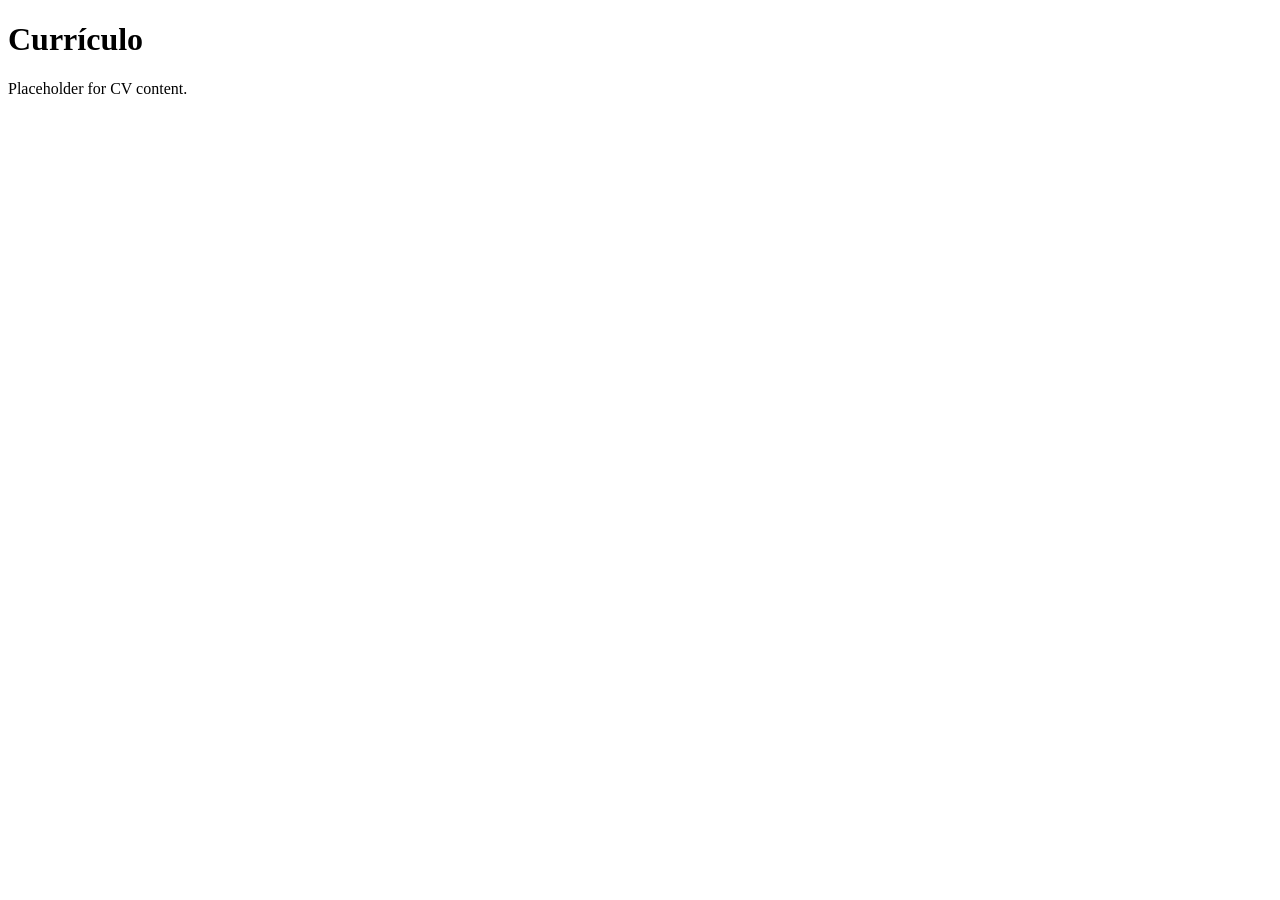
==== cv/index.html @ 3b35e030 "Correção no celular, página /cv e ajustes de layout" ====
<!DOCTYPE html>
<html lang="pt-BR">
<head>
    <meta charset="UTF-8">
    <title>Currículo - Jannuzzelli</title>
    <meta name="viewport" content="width=device-width, initial-scale=1.0">
</head>
<body>
    <h1>Currículo</h1>
    <p>Placeholder for CV content.</p>
</body>
</html>
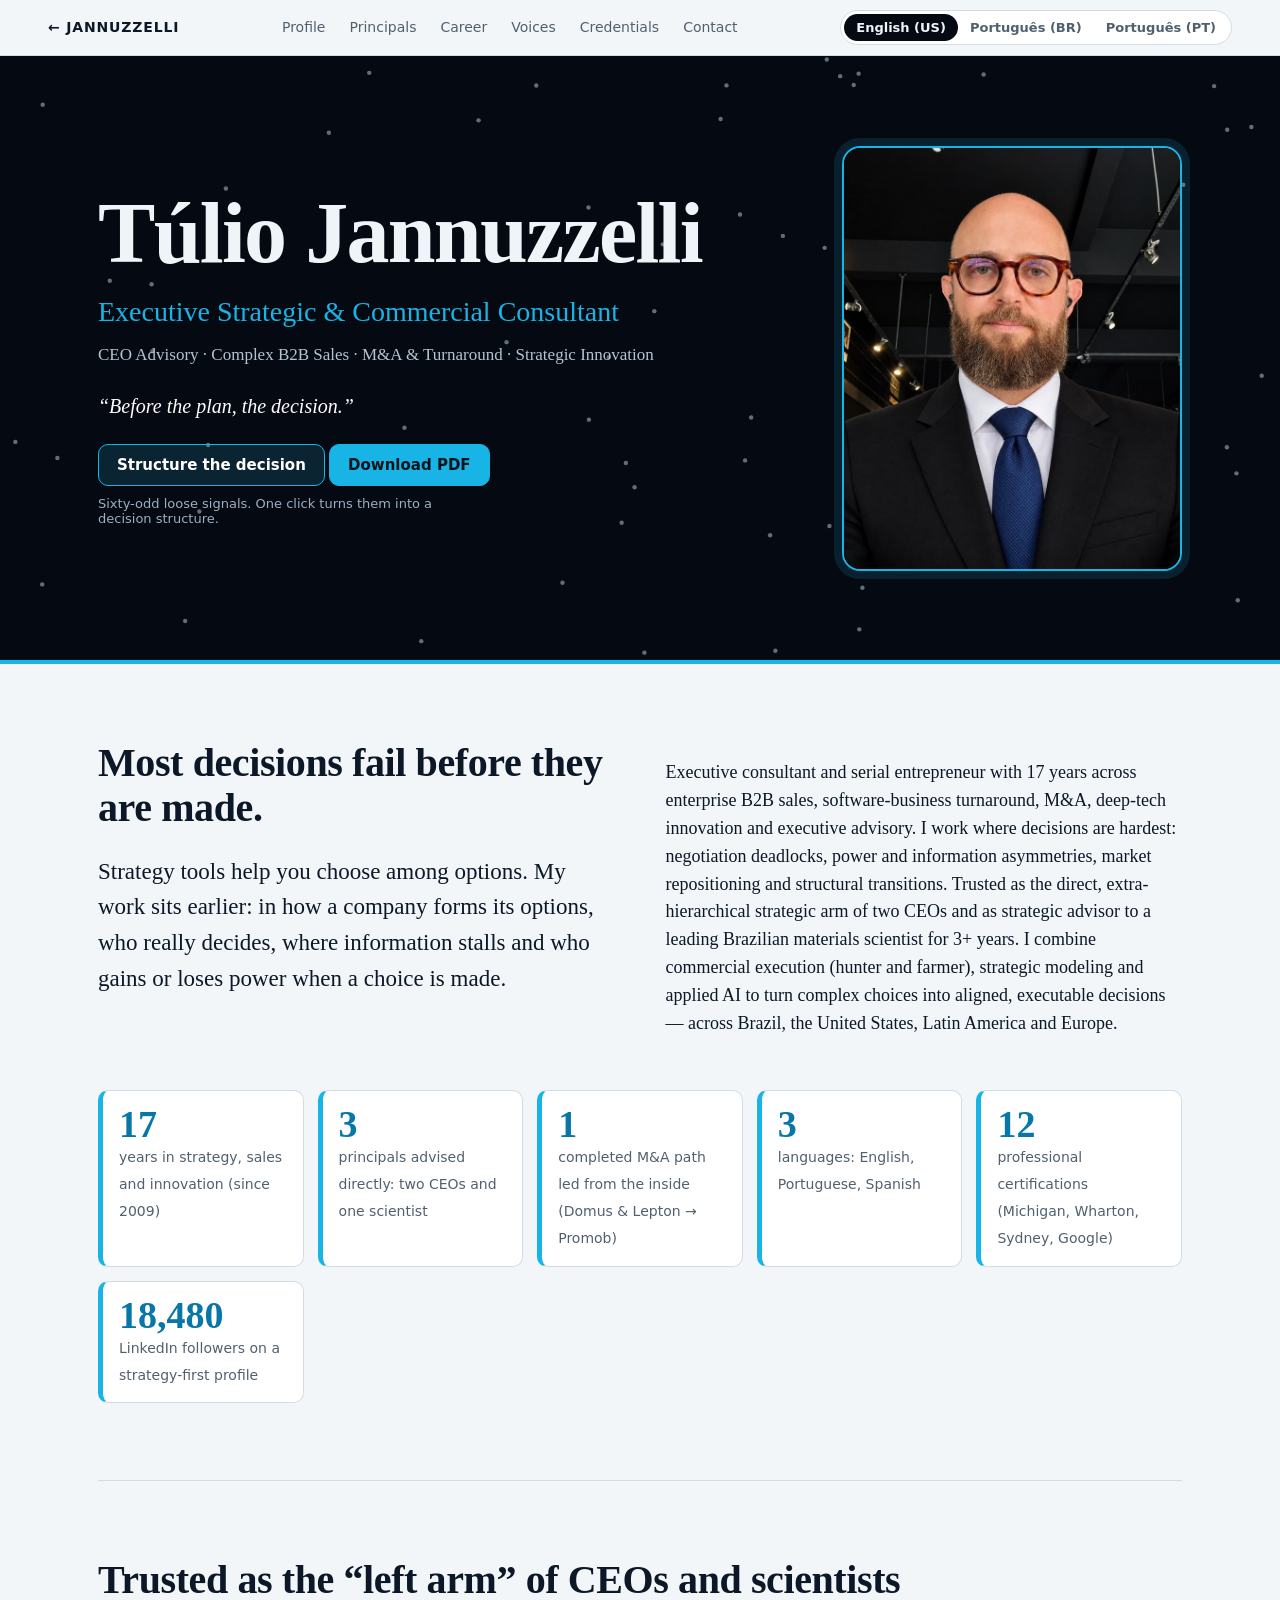
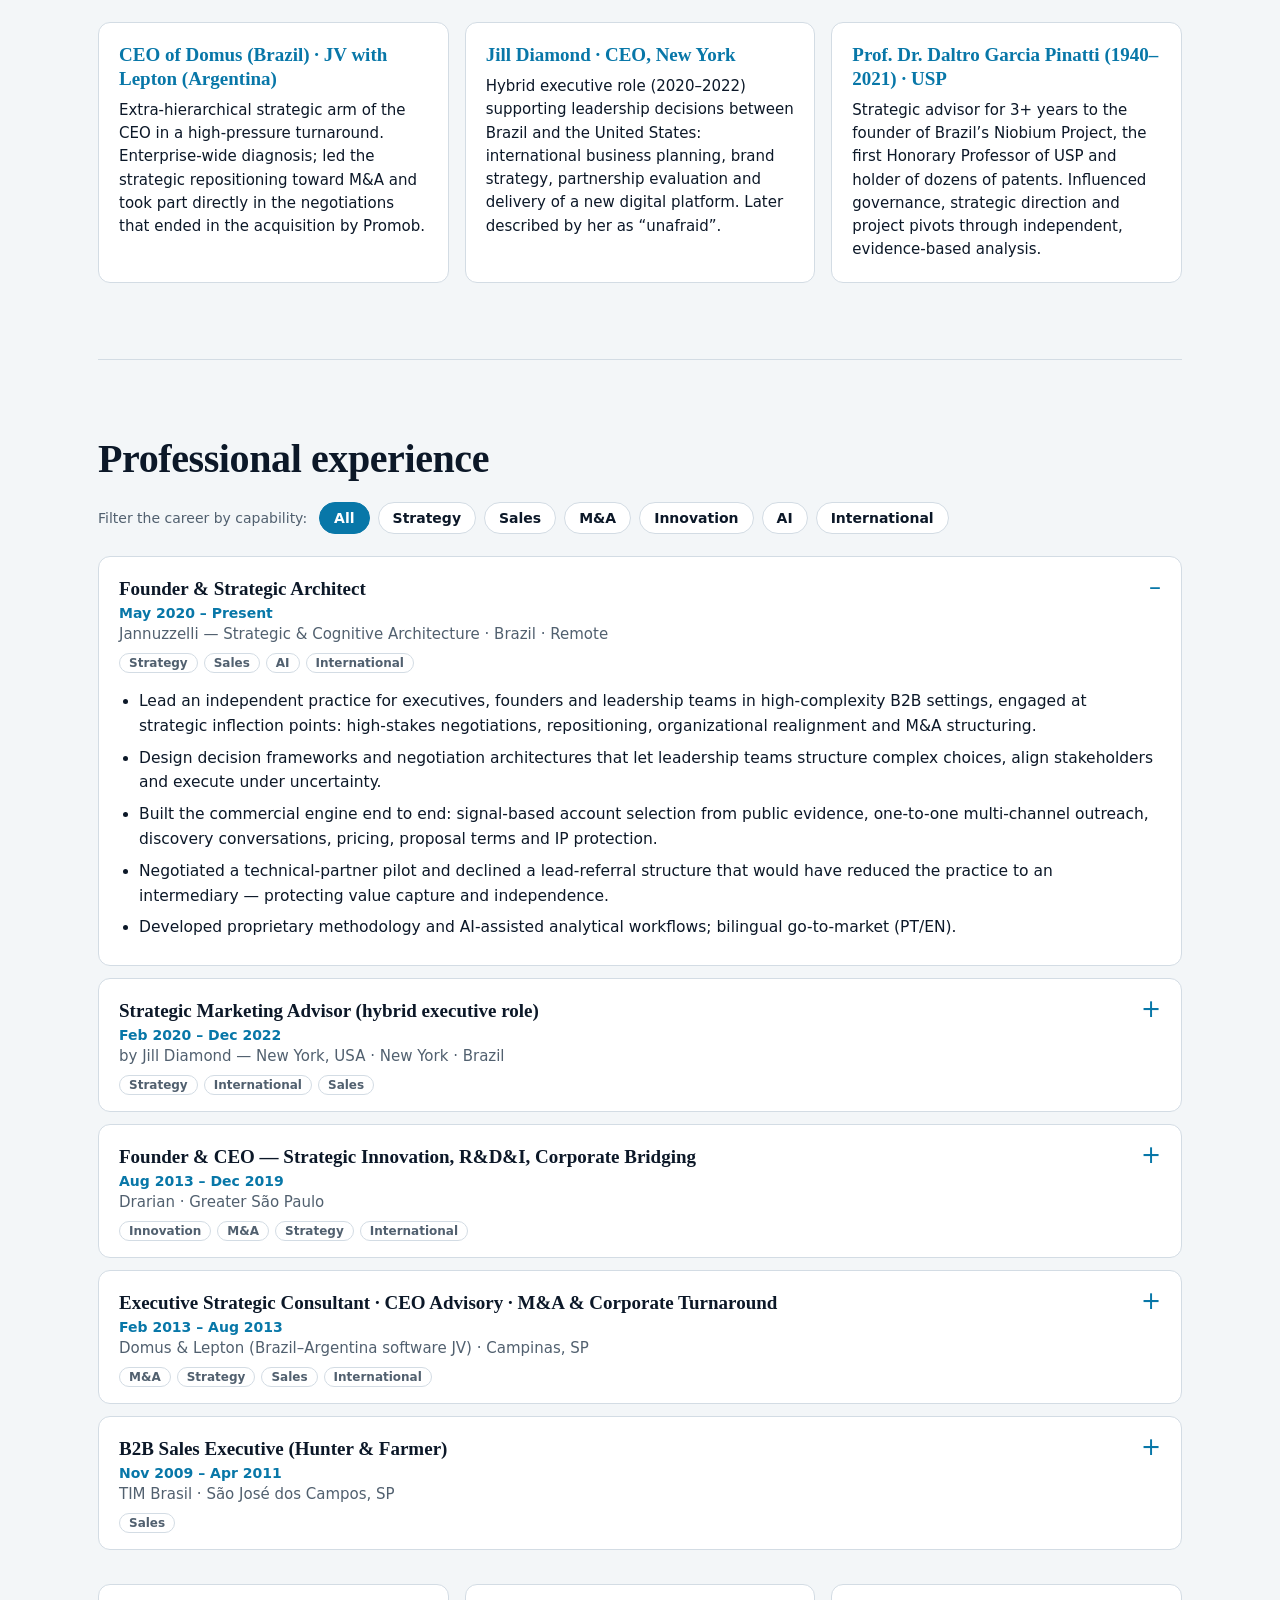
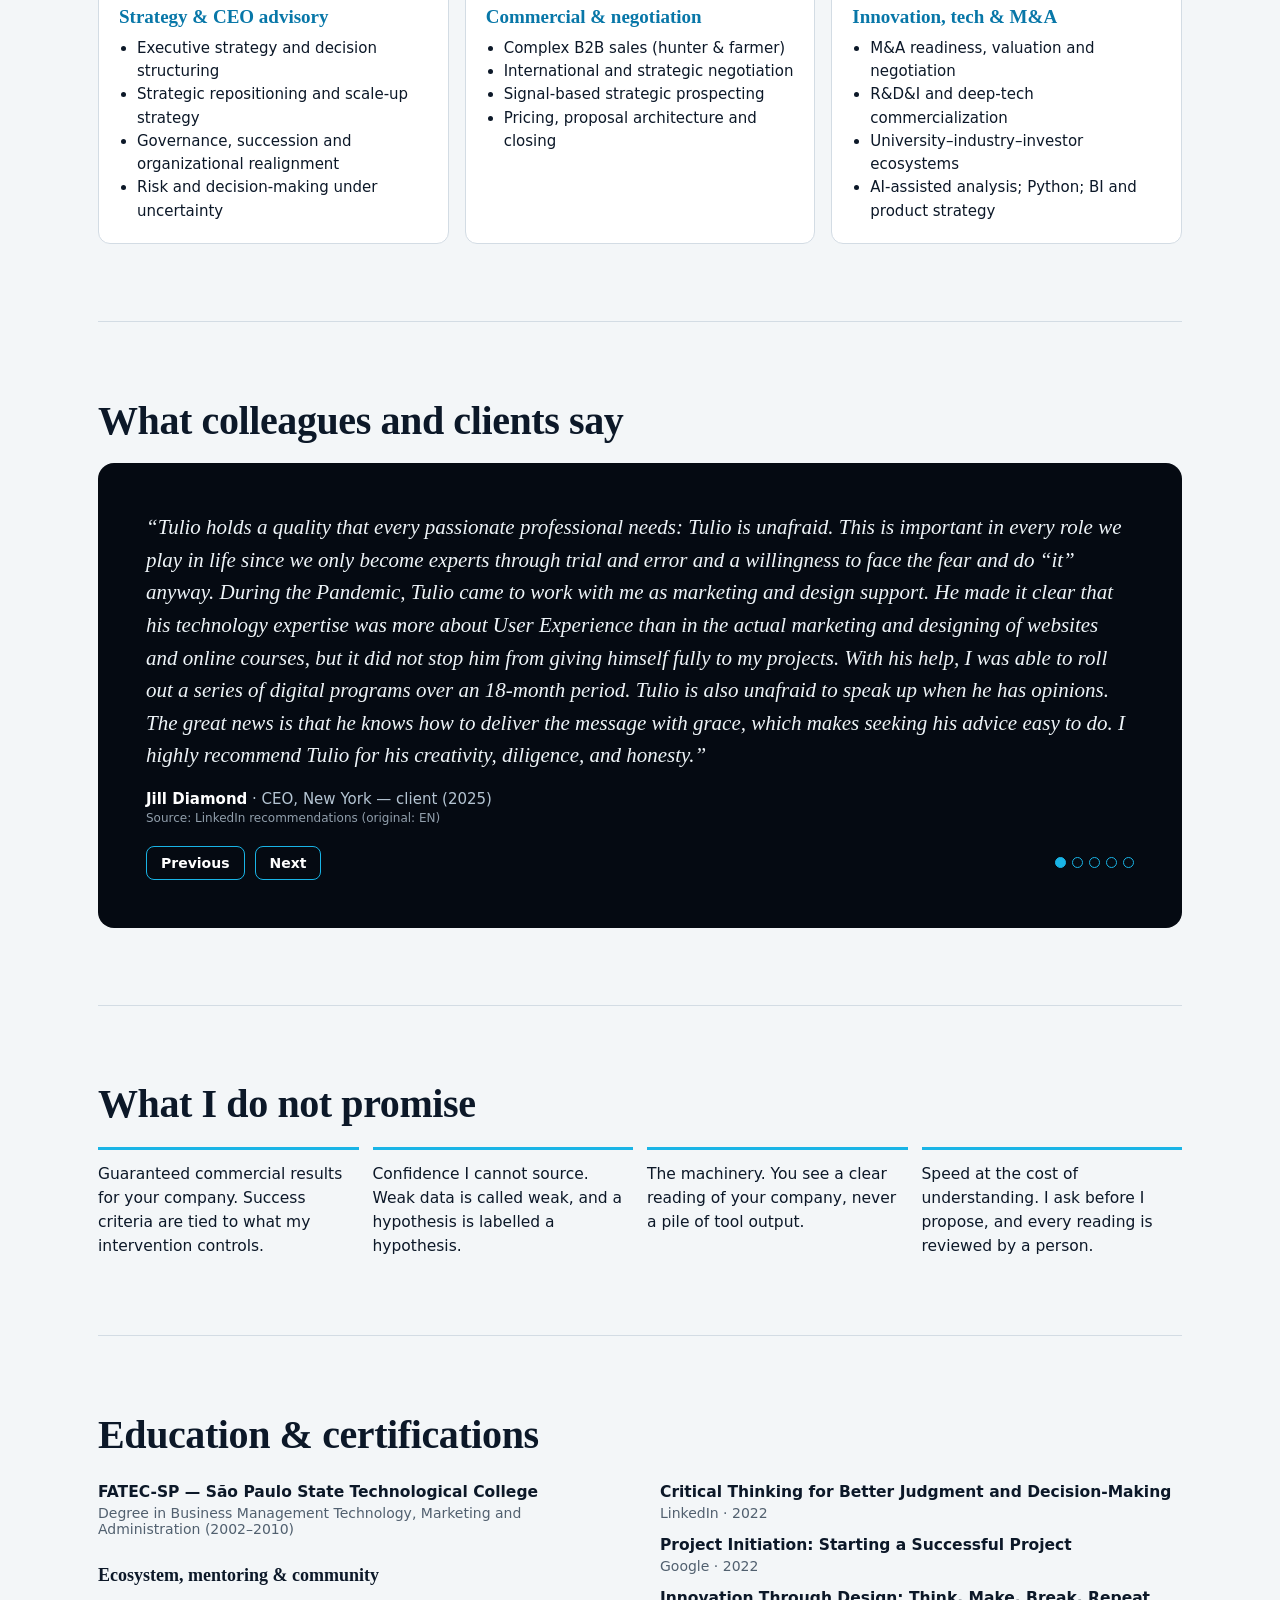
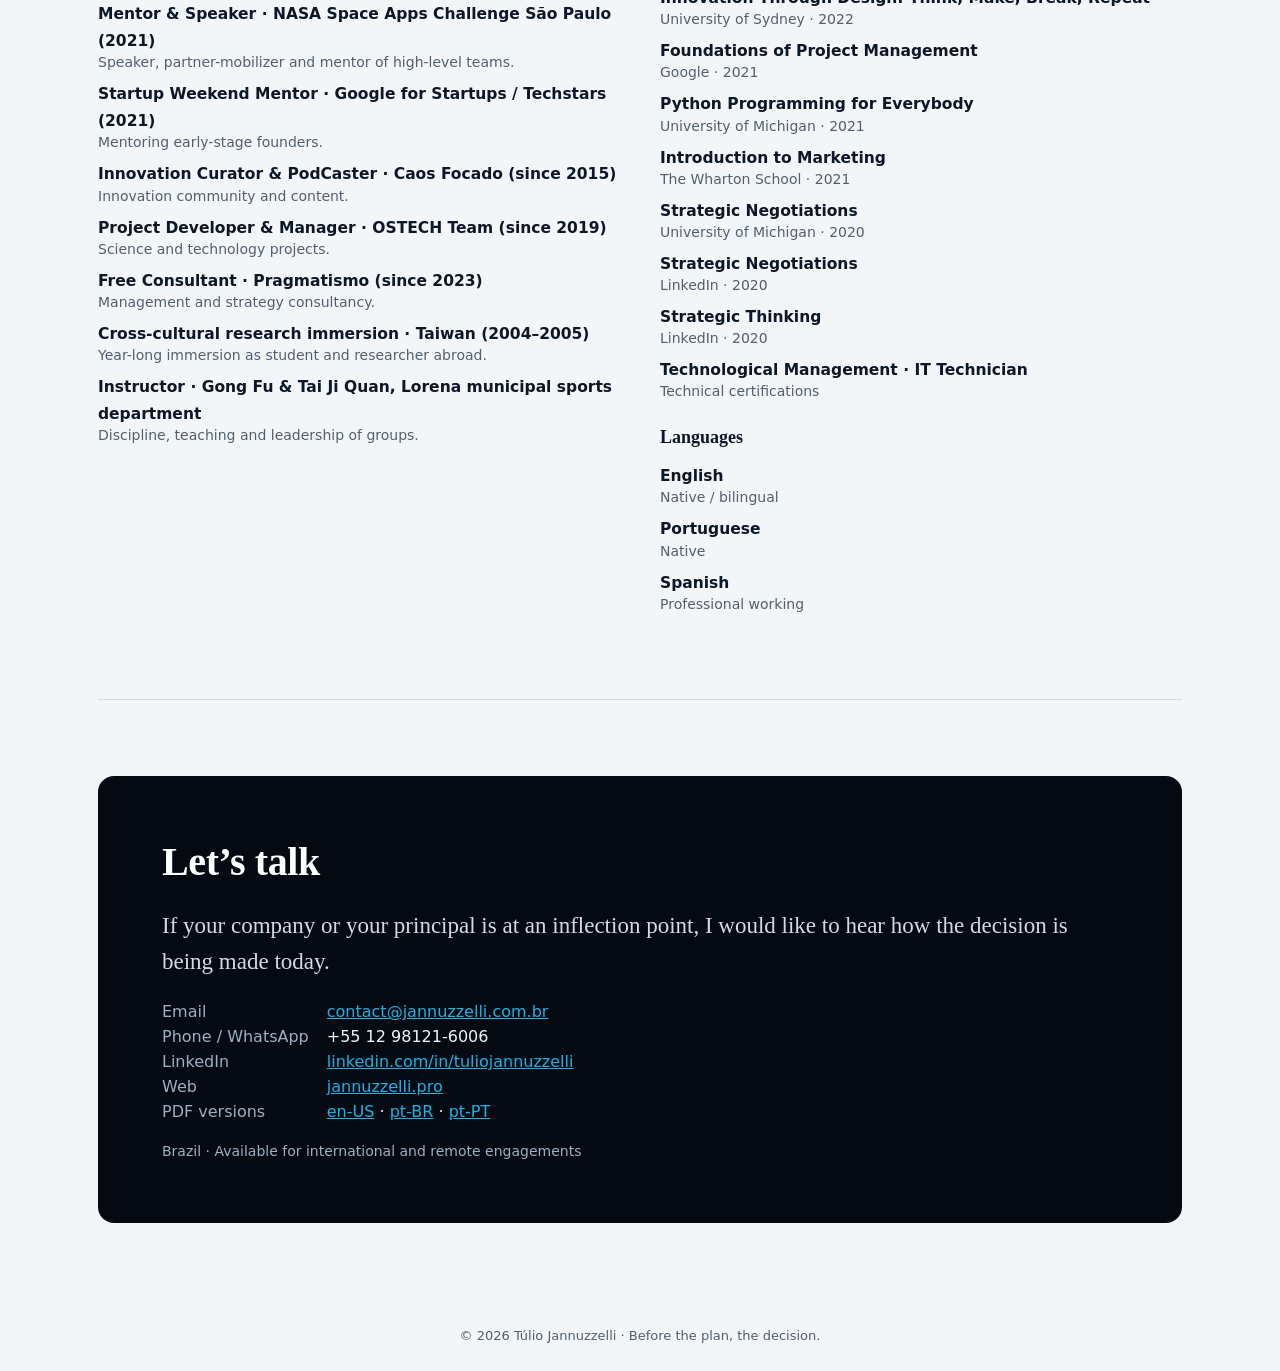
==== commit 43af93ab: "Adiciona página /cv real e corrige pulo de tela" ====
--- a/cv/index.html
+++ b/cv/index.html
@@ -1,12 +1,162 @@
-<!DOCTYPE html>
-<html lang="pt-BR">
-<head>
-    <meta charset="UTF-8">
-    <title>Currículo - Jannuzzelli</title>
-    <meta name="viewport" content="width=device-width, initial-scale=1.0">
-</head>
-<body>
-    <h1>Currículo</h1>
-    <p>Placeholder for CV content.</p>
-</body>
-</html>
+<!doctype html>
+<html lang="en-US"><head><meta charset="utf-8"><meta name="viewport" content="width=device-width,initial-scale=1,viewport-fit=cover">
+<title>Túlio Jannuzzelli — Curriculum Vitae</title>
+<meta name="description" content="Executive Strategic & Commercial Consultant. CEO advisory, complex B2B sales, M&A and turnaround, strategic innovation. CV in English, Português (BR) and Português (PT).">
+<meta name="theme-color" content="#050a12"><meta name="color-scheme" content="light dark">
+<link rel="canonical" href="https://www.jannuzzelli.com.br/cv/">
+<meta property="og:title" content="Túlio Jannuzzelli — Curriculum Vitae"><meta property="og:description" content="Before the plan, the decision. Executive Strategic & Commercial Consultant."><meta property="og:type" content="profile"><meta property="og:url" content="https://www.jannuzzelli.com.br/cv/"><meta property="og:image" content="https://www.jannuzzelli.com.br/cv/portrait.jpg"><meta name="twitter:card" content="summary_large_image">
+<link rel="icon" type="image/svg+xml" href="/assets/monogram.svg">
+<style>
+:root{--bg:#f3f6f8;--surface:#ffffff;--ink:#0c1828;--mut:#51606f;--acc:#0877a8;--cy:#19b4e6;--line:#d3dce4;--deep:#050a12;--onDeep:#eef4f8}
+@media (prefers-color-scheme:dark){:root:not([data-theme=light]){--bg:#070d16;--surface:#0d1726;--ink:#e8eff5;--mut:#9fb0bf;--acc:#4cc9f5;--cy:#2ec3f2;--line:#1e2d40;--deep:#030609}}
+:root[data-theme=dark]{--bg:#070d16;--surface:#0d1726;--ink:#e8eff5;--mut:#9fb0bf;--acc:#4cc9f5;--cy:#2ec3f2;--line:#1e2d40;--deep:#030609}
+*{box-sizing:border-box}html{scroll-behavior:smooth}
+@media (prefers-reduced-motion:reduce){html{scroll-behavior:auto}*{transition:none!important;animation:none!important}}
+body{margin:0;background:var(--bg);color:var(--ink);font:17px/1.6 "Charter","Bitstream Charter","Iowan Old Style","Georgia",serif}
+a{color:var(--acc)}
+:focus-visible{outline:3px solid var(--cy);outline-offset:2px}
+.sans{font-family:system-ui,-apple-system,"Segoe UI",Roboto,Carlito,sans-serif}
+header.bar{position:sticky;top:0;padding-top:max(10px,env(safe-area-inset-top))!important;z-index:20;display:flex;gap:14px;align-items:center;justify-content:space-between;flex-wrap:wrap;padding:10px clamp(16px,4vw,48px);background:color-mix(in srgb,var(--bg) 88%,transparent);backdrop-filter:blur(10px);border-bottom:1px solid var(--line)}
+.bar nav{display:flex;gap:4px;flex-wrap:wrap}
+.bar nav a{padding:6px 10px;border-radius:8px;text-decoration:none;color:var(--mut);font-size:14px}
+.bar nav a:hover{color:var(--ink);background:var(--surface)}
+.seg{display:inline-flex;border:1px solid var(--line);border-radius:999px;background:var(--surface);padding:3px}
+.seg button{border:0;background:transparent;color:var(--mut);padding:6px 12px;border-radius:999px;cursor:pointer;font:600 13px system-ui,sans-serif}
+.seg button[aria-pressed=true]{background:var(--deep);color:var(--onDeep)}
+.hero{position:relative;background:var(--deep);color:var(--onDeep);overflow:hidden;border-bottom:4px solid var(--cy)}
+.hero canvas{position:absolute;inset:0;width:100%;height:100%}
+.hero .in{position:relative;padding-top:clamp(40px,7vw,96px);display:grid;grid-template-columns:1.25fr .75fr;gap:clamp(20px,4vw,56px);align-items:center;max-width:1180px;margin:0 auto;padding:clamp(40px,7vw,96px) clamp(16px,4vw,48px)}
+.hero h1{font-size:clamp(40px,7vw,86px);line-height:1;margin:0;letter-spacing:-.02em}
+.hero .role{font-size:clamp(19px,2.4vw,28px);color:var(--cy);margin:14px 0 6px}
+.hero .sub{color:#b4c4d2;max-width:34em;margin:0}
+.hero .tag{font-style:italic;font-size:20px;margin:22px 0 22px;color:#fff}
+.btn{display:inline-flex;align-items:center;gap:8px;border:1px solid var(--cy);color:#fff;background:rgba(46,195,242,.14);padding:11px 18px;border-radius:10px;cursor:pointer;font:600 15px system-ui,sans-serif;text-decoration:none}
+.btn:hover{background:rgba(46,195,242,.3)}
+.btn.solid{background:var(--cy);color:#04141d}
+.hint{font:13px system-ui,sans-serif;color:#9bb0c1;margin:10px 0 0;max-width:30em}
+.portrait{justify-self:end;width:min(100%,340px);aspect-ratio:4/5;border-radius:18px;overflow:hidden;border:2px solid var(--cy);box-shadow:0 0 0 8px rgba(46,195,242,.12)}
+.portrait img{width:100%;height:100%;object-fit:cover;object-position:50% 20%;display:block}
+main{max-width:1180px;margin:0 auto;padding:0 clamp(16px,4vw,48px)}
+section{padding:clamp(44px,6vw,84px) 0;border-bottom:1px solid var(--line)}
+section h2{font-size:clamp(26px,3.4vw,40px);line-height:1.12;margin:0 0 20px;letter-spacing:-.01em;max-width:22em}
+.lead{font-size:clamp(19px,2vw,23px);line-height:1.55;max-width:42em}
+.thesis{display:grid;grid-template-columns:1fr 1fr;gap:clamp(20px,4vw,56px)}
+.nums{display:grid;grid-template-columns:repeat(auto-fit,minmax(170px,1fr));gap:14px;margin-top:34px}
+.num{background:var(--surface);border:1px solid var(--line);border-left:5px solid var(--cy);border-radius:10px;padding:14px 16px}
+.num b{display:block;font-size:38px;line-height:1;color:var(--acc)}
+.num span{font:14px/1.35 system-ui,sans-serif;color:var(--mut)}
+.cards{display:grid;grid-template-columns:repeat(auto-fit,minmax(270px,1fr));gap:16px}
+.card{background:var(--surface);border:1px solid var(--line);border-radius:12px;padding:20px}
+.card h3{margin:0 0 8px;font-size:19px;color:var(--acc);line-height:1.25}
+.card p{margin:0;font:15px/1.55 system-ui,sans-serif}
+.chips{display:flex;gap:8px;flex-wrap:wrap;margin:6px 0 22px;align-items:center}
+.chips span.l{font:14px system-ui,sans-serif;color:var(--mut);margin-right:4px}
+.chip{border:1px solid var(--line);background:var(--surface);color:var(--ink);padding:7px 14px;border-radius:999px;cursor:pointer;font:600 14px system-ui,sans-serif}
+.chip[aria-pressed=true]{background:var(--acc);border-color:var(--acc);color:#fff}
+@media (prefers-color-scheme:dark){:root:not([data-theme=light]) .chip[aria-pressed=true]{color:#03121b}}
+.job{border:1px solid var(--line);background:var(--surface);border-radius:12px;margin-bottom:12px;transition:opacity .25s}
+.job.dim{opacity:.32}
+.job summary{list-style:none;cursor:pointer;padding:16px 20px;display:grid;grid-template-columns:1fr auto;gap:4px 16px;align-items:baseline}
+.job summary::-webkit-details-marker{display:none}
+.job summary h3{margin:0;font-size:19px;line-height:1.25}
+.job .per{font:700 14px system-ui,sans-serif;color:var(--acc);white-space:nowrap}
+.job .org{grid-column:1/-1;font:15px system-ui,sans-serif;color:var(--mut)}
+.job .tg{grid-column:1/-1;display:flex;gap:6px;flex-wrap:wrap;margin-top:6px}
+.job .tg i{font:600 12px system-ui,sans-serif;font-style:normal;border:1px solid var(--line);border-radius:999px;padding:2px 9px;color:var(--mut)}
+.job summary::after{content:"+";grid-column:2;grid-row:1;justify-self:end;font:400 24px system-ui,sans-serif;color:var(--acc)}
+.job[open] summary::after{content:"–"}
+.job ul{margin:0;padding:0 24px 18px 40px;font:15.5px/1.6 system-ui,sans-serif}
+.job li{margin-bottom:7px}
+.cm{display:grid;grid-template-columns:repeat(auto-fit,minmax(250px,1fr));gap:16px;margin-top:34px}
+.cm ul{margin:0;padding-left:18px;font:15px/1.55 system-ui,sans-serif}
+.rec{position:relative;background:var(--deep);color:var(--onDeep);border-radius:16px;padding:clamp(24px,4vw,48px)}
+.rec blockquote{margin:0;font-size:clamp(20px,2.6vw,29px);line-height:1.4;font-style:italic;min-height:7.5em}
+.rec cite{display:block;margin-top:18px;font:15px system-ui,sans-serif;font-style:normal;color:#b4c4d2}
+.rec cite b{color:#fff}.rec .src{font-size:12px;opacity:.8}
+.ctl{display:flex;gap:10px;margin-top:20px;align-items:center}
+.ctl button{border:1px solid var(--cy);background:transparent;color:#fff;border-radius:8px;padding:8px 14px;cursor:pointer;font:600 14px system-ui,sans-serif}
+.dots{display:flex;gap:6px;margin-left:auto}.dots button{width:11px;height:11px;padding:0;border-radius:50%;border:1px solid var(--cy)}.dots button[aria-current=true]{background:var(--cy)}
+.wont{display:grid;grid-template-columns:repeat(auto-fit,minmax(250px,1fr));gap:14px;counter-reset:w}
+.wont div{border-top:3px solid var(--cy);padding-top:12px;font:15.5px/1.55 system-ui,sans-serif}
+.two{display:grid;grid-template-columns:1fr 1fr;gap:12px 40px}
+.it b{font:600 15.5px system-ui,sans-serif}.it span{display:block;font:14px system-ui,sans-serif;color:var(--mut)}
+.it{margin-bottom:10px}
+.ct{background:var(--deep);color:var(--onDeep);border-radius:16px;padding:clamp(28px,5vw,64px)}
+.ct h2{color:#fff}.ct a{color:var(--cy)}
+.ct dl{display:grid;grid-template-columns:auto 1fr;gap:6px 18px;font:16px system-ui,sans-serif;margin:22px 0}
+.ct dt{color:#9bb0c1}
+footer{padding:28px;text-align:center;font:13px system-ui,sans-serif;color:var(--mut)}
+@media(max-width:700px){.hero .in{grid-template-columns:1fr}.portrait{justify-self:start;width:230px}.thesis,.two{grid-template-columns:1fr}.bar nav{display:none}}
+</style></head><body>
+<header class="bar sans"><a href="/" style="color:var(--ink);text-decoration:none;font-weight:700;font-size:14px;letter-spacing:.06em">← JANNUZZELLI</a><nav id="nav" aria-label="Sections"></nav>
+<div class="seg" role="group" id="langseg" aria-label="Language"></div></header>
+<div class="hero"><canvas id="cv" aria-hidden="true"></canvas>
+<div class="in"><div><h1 id="name"></h1><p class="role" id="role"></p><p class="sub" id="sub"></p><p class="tag" id="tag"></p>
+<button class="btn" id="tog" aria-pressed="false"></button> <a class="btn solid" id="dl" href="#"></a><p class="hint" id="hint"></p></div>
+<div class="portrait"><img src="portrait.jpg" alt="Túlio Jannuzzelli"></div></div></div>
+<main id="app"></main>
+<footer id="foot"></footer>
+<script>
+const D={"en-US": {"lang": "en", "htmllang": "en-US", "page": "Letter", "name": "Túlio Jannuzzelli", "role": "Executive Strategic & Commercial Consultant", "sub": "CEO Advisory · Complex B2B Sales · M&A & Turnaround · Strategic Innovation", "tagline": "Before the plan, the decision.", "loc": "Brazil · Available for international and remote engagements", "contact": [["Email", "contact@jannuzzelli.com.br"], ["Phone / WhatsApp", "+55 12 98121-6006"], ["LinkedIn", "linkedin.com/in/tuliojannuzzelli"], ["Web", "jannuzzelli.pro"]], "h": {"profile": "Executive profile", "numbers": "At a glance", "left": "Trusted as the “left arm” of CEOs and scientists", "comp": "Core capabilities", "exp": "Professional experience", "more": "Ecosystem, mentoring & community", "edu": "Education & certifications", "rec": "What colleagues and clients say", "lang": "Languages", "present": "Present", "prin": "Direct principals", "note": "Testimonials are quoted from LinkedIn recommendations (original language shown in the source tag)."}, "profile": "Executive consultant and serial entrepreneur with 17 years across enterprise B2B sales, software-business turnaround, M&A, deep-tech innovation and executive advisory. I work where decisions are hardest: negotiation deadlocks, power and information asymmetries, market repositioning and structural transitions. Trusted as the direct, extra-hierarchical strategic arm of two CEOs and as strategic advisor to a leading Brazilian materials scientist for 3+ years. I combine commercial execution (hunter and farmer), strategic modeling and applied AI to turn complex choices into aligned, executable decisions — across Brazil, the United States, Latin America and Europe.", "numbers": [["17", "years in strategy, sales and innovation (since 2009)"], ["3", "principals advised directly: two CEOs and one scientist"], ["1", "completed M&A path led from the inside (Domus & Lepton → Promob)"], ["3", "languages: English, Portuguese, Spanish"], ["12", "professional certifications (Michigan, Wharton, Sydney, Google)"], ["18,480", "LinkedIn followers on a strategy-first profile"]], "principals": [["CEO of Domus (Brazil) · JV with Lepton (Argentina)", "Extra-hierarchical strategic arm of the CEO in a high-pressure turnaround. Enterprise-wide diagnosis; led the strategic repositioning toward M&A and took part directly in the negotiations that ended in the acquisition by Promob."], ["Jill Diamond · CEO, New York", "Hybrid executive role (2020–2022) supporting leadership decisions between Brazil and the United States: international business planning, brand strategy, partnership evaluation and delivery of a new digital platform. Later described by her as “unafraid”."], ["Prof. Dr. Daltro Garcia Pinatti (1940–2021) · USP", "Strategic advisor for 3+ years to the founder of Brazil’s Niobium Project, the first Honorary Professor of USP and holder of dozens of patents. Influenced governance, strategic direction and project pivots through independent, evidence-based analysis."]], "comp": [["Strategy & CEO advisory", ["Executive strategy and decision structuring", "Strategic repositioning and scale-up strategy", "Governance, succession and organizational realignment", "Risk and decision-making under uncertainty"]], ["Commercial & negotiation", ["Complex B2B sales (hunter & farmer)", "International and strategic negotiation", "Signal-based strategic prospecting", "Pricing, proposal architecture and closing"]], ["Innovation, tech & M&A", ["M&A readiness, valuation and negotiation", "R&D&I and deep-tech commercialization", "University–industry–investor ecosystems", "AI-assisted analysis; Python; BI and product strategy"]]], "exp": [{"t": "Founder & Strategic Architect", "o": "Jannuzzelli — Strategic & Cognitive Architecture", "p": "May 2020 – Present", "pl": "Brazil · Remote", "b": ["Lead an independent practice for executives, founders and leadership teams in high-complexity B2B settings, engaged at strategic inflection points: high-stakes negotiations, repositioning, organizational realignment and M&A structuring.", "Design decision frameworks and negotiation architectures that let leadership teams structure complex choices, align stakeholders and execute under uncertainty.", "Built the commercial engine end to end: signal-based account selection from public evidence, one-to-one multi-channel outreach, discovery conversations, pricing, proposal terms and IP protection.", "Negotiated a technical-partner pilot and declined a lead-referral structure that would have reduced the practice to an intermediary — protecting value capture and independence.", "Developed proprietary methodology and AI-assisted analytical workflows; bilingual go-to-market (PT/EN)."], "tags": ["strategy", "sales", "ai", "intl"]}, {"t": "Strategic Marketing Advisor (hybrid executive role)", "o": "by Jill Diamond — New York, USA", "p": "Feb 2020 – Dec 2022", "pl": "New York · Brazil", "b": ["Worked directly with the CEO across Brazil and the United States: business planning, strategic repositioning, growth strategy and partnership evaluation.", "Led strategic coordination and delivery of the new digital platform, integrating marketing, communication and business strategy for scalability and long-term value.", "With his help, a series of digital programs was rolled out over 18 months (per the client’s recommendation).", "Took part in U.S.-based corporate training programs on innovation, marketing and business development; operated across strategy and execution in cross-border conditions."], "tags": ["strategy", "intl", "sales"]}, {"t": "Founder & CEO — Strategic Innovation, R&D&I, Corporate Bridging", "o": "Drarian", "p": "Aug 2013 – Dec 2019", "pl": "Greater São Paulo", "b": ["Created a structured executive bridge between academia, corporations and investors, after leading a deep-tech initiative with INOVA UNICAMP on applied nanotechnology in wood.", "Orchestrated innovation ecosystems with USP, UNICAMP, UNIFESP and UNESP, technology institutes and multinationals; built partnerships with Duke Energy, Caos Focado (an MIT partner) and internationally awarded startups.", "Translated research into market-ready pipelines and M&A-oriented ventures; led long-cycle programs involving multiple patents.", "Strategic advisor to Prof. Dr. Daltro Garcia Pinatti (USP) for 3+ years, directly influencing governance, strategic direction and project pivots.", "Structured a multi-institutional assistive-technology platform linking engineering, design, healthcare and public systems, with Hospital Lucy Montoro as validation environment."], "tags": ["innovation", "ma", "strategy", "intl"]}, {"t": "Executive Strategic Consultant · CEO Advisory · M&A & Corporate Turnaround", "o": "Domus & Lepton (Brazil–Argentina software JV)", "p": "Feb 2013 – Aug 2013", "pl": "Campinas, SP", "b": ["Engaged by the CEO as a direct, extra-hierarchical strategic arm; led an enterprise-wide diagnosis of governance, product, technology, marketing, sales, UX, training, customer success and organizational health.", "Found the critical gap between backend complexity and an adoption-blocking UX, systemic failures in onboarding and post-sales support, and revenue-integrity and compliance risks.", "Assessed public funding (FINEP, FAPESP), confirmed the operation’s structural financial exhaustion and led the repositioning toward M&A — participating directly in the negotiations that culminated in the acquisition by Promob.", "Opened a R&D&I pathway with Softex, CPQD, Instituto Eldorado and INOVA UNICAMP; recognized by INOVA UNICAMP as a visionary entrepreneur."], "tags": ["ma", "strategy", "sales", "intl"]}, {"t": "B2B Sales Executive (Hunter & Farmer)", "o": "TIM Brasil", "p": "Nov 2009 – Apr 2011", "pl": "São José dos Campos, SP", "b": ["Full-cycle enterprise sales of high-impact technology-infrastructure projects to multinationals; recognized as the best salesperson at TIM and at Embratel for negotiation quality and high-added-value sales."], "tags": ["sales"]}], "more": [["Mentor & Speaker · NASA Space Apps Challenge São Paulo (2021)", "Speaker, partner-mobilizer and mentor of high-level teams."], ["Startup Weekend Mentor · Google for Startups / Techstars (2021)", "Mentoring early-stage founders."], ["Innovation Curator & PodCaster · Caos Focado (since 2015)", "Innovation community and content."], ["Project Developer & Manager · OSTECH Team (since 2019)", "Science and technology projects."], ["Free Consultant · Pragmatismo (since 2023)", "Management and strategy consultancy."], ["Cross-cultural research immersion · Taiwan (2004–2005)", "Year-long immersion as student and researcher abroad."], ["Instructor · Gong Fu & Tai Ji Quan, Lorena municipal sports department", "Discipline, teaching and leadership of groups."]], "edu": [["FATEC-SP — São Paulo State Technological College", "Degree in Business Management Technology, Marketing and Administration (2002–2010)"]], "certs": [["Critical Thinking for Better Judgment and Decision-Making", "LinkedIn · 2022"], ["Project Initiation: Starting a Successful Project", "Google · 2022"], ["Innovation Through Design: Think, Make, Break, Repeat", "University of Sydney · 2022"], ["Foundations of Project Management", "Google · 2021"], ["Python Programming for Everybody", "University of Michigan · 2021"], ["Introduction to Marketing", "The Wharton School · 2021"], ["Strategic Negotiations", "University of Michigan · 2020"], ["Strategic Negotiations", "LinkedIn · 2020"], ["Strategic Thinking", "LinkedIn · 2020"], ["Technological Management · IT Technician", "Technical certifications"]], "langs": [["English", "Native / bilingual"], ["Portuguese", "Native"], ["Spanish", "Professional working"]], "recs": [["Jill Diamond", "CEO, New York — client (2025)", "en", "“Tulio holds a quality that every passionate professional needs: Tulio is unafraid. This is important in every role we play in life since we only become experts through trial and error and a willingness to face the fear and do “it” anyway. During the Pandemic, Tulio came to work with me as marketing and design support. He made it clear that his technology expertise was more about User Experience than in the actual marketing and designing of websites and online courses, but it did not stop him from giving himself fully to my projects. With his help, I was able to roll out a series of digital programs over an 18-month period. Tulio is also unafraid to speak up when he has opinions. The great news is that he knows how to deliver the message with grace, which makes seeking his advice easy to do. I highly recommend Tulio for his creativity, diligence, and honesty.”"], ["Tim Gardner", "National IT Manager — reported to Túlio (2019)", "en", "“Túlio’s extensive experience in business intelligence and project management, combined with a proactive approach to leading and managing technical project teams, enabled our team to meet strict deadlines and thrive under pressure.”"], ["Paulo Renato Montagner", "Researcher, DEMAR/EEL-USP project (2019)", "pt", "“Túlio was my martial arts instructor, project partner, project leader and personal and professional development coach. His motivation, engagement and interdisciplinarity span social, psychological and technological aspects.”"], ["Jonatha Brassolatti", "Managed Túlio directly (2013)", "pt", "“Always determined, with the grit to overcome challenges. Skilled at leading negotiations and projects and at finding alternative solutions to work around problems and objections.”"], ["Gabriel Emidio", "Domus & Lepton team (2013)", "en", "“Túlio shows desire to learn into Domus & Lepton. I believe he will be a winner and will contribute to a professional relationship increasingly synergistic and profitable.”"]], "srcnote": "Source: LinkedIn recommendations", "orig": "original", "tr": "translated", "ui": {"download": "Download PDF", "cv": "Curriculum Vitae"}, "extra": {"structure": "Structure the decision", "noise": "Back to noise", "hint": "Sixty-odd loose signals. One click turns them into a decision structure.", "filt": "Filter the career by capability", "all": "All", "tags": {"strategy": "Strategy", "sales": "Sales", "ma": "M&A", "innovation": "Innovation", "ai": "AI", "intl": "International"}, "open": "Open details", "won": "What I do not promise", "wont": ["Guaranteed commercial results for your company. Success criteria are tied to what my intervention controls.", "Confidence I cannot source. Weak data is called weak, and a hypothesis is labelled a hypothesis.", "The machinery. You see a clear reading of your company, never a pile of tool output.", "Speed at the cost of understanding. I ask before I propose, and every reading is reviewed by a person."], "thesis": "Most decisions fail before they are made.", "thesis2": "Strategy tools help you choose among options. My work sits earlier: in how a company forms its options, who really decides, where information stalls and who gains or loses power when a choice is made.", "cta": "Let’s talk", "cta2": "If your company or your principal is at an inflection point, I would like to hear how the decision is being made today.", "prev": "Previous", "next": "Next", "pdfs": "PDF versions", "lang": "Language", "nav": [["profile", "Profile"], ["left", "Principals"], ["exp", "Career"], ["rec", "Voices"], ["edu", "Credentials"], ["contact", "Contact"]]}}, "pt-BR": {"lang": "pt-BR", "htmllang": "pt-BR", "page": "A4", "name": "Túlio Jannuzzelli", "role": "Consultor Executivo Estratégico & Comercial", "sub": "Assessoria a CEOs · Vendas B2B Complexas · M&A e Turnaround · Inovação Estratégica", "tagline": "Antes do plano, a decisão.", "loc": "Brasil · Disponível para atuação internacional e remota", "contact": [["E-mail", "contact@jannuzzelli.com.br"], ["Telefone / WhatsApp", "+55 12 98121-6006"], ["LinkedIn", "linkedin.com/in/tuliojannuzzelli"], ["Site", "jannuzzelli.pro"]], "h": {"profile": "Perfil executivo", "numbers": "Em números", "left": "Braço esquerdo de CEOs e de cientistas", "comp": "Competências centrais", "exp": "Experiência profissional", "more": "Ecossistema, mentoria e comunidade", "edu": "Formação e certificações", "rec": "O que dizem colegas e clientes", "lang": "Idiomas", "present": "Atual", "prin": "Principais assessorados", "note": "Os depoimentos são trechos de recomendações do LinkedIn (o idioma original aparece na etiqueta da fonte)."}, "profile": "Consultor executivo e empreendedor serial, com 17 anos entre vendas B2B corporativas, turnaround de empresa de software, M&A, inovação deep tech e assessoria executiva. Atuo onde a decisão é mais difícil: impasses de negociação, assimetrias de poder e de informação, reposicionamento de mercado e transições estruturais. Fui braço estratégico direto e extra-hierárquico de dois CEOs e assessor estratégico, por mais de 3 anos, de um dos grandes cientistas de materiais do Brasil. Combino execução comercial (hunter e farmer), modelagem estratégica e IA aplicada para transformar escolhas complexas em decisões alinhadas e executáveis, entre Brasil, Estados Unidos, América Latina e Europa.", "numbers": [["17", "anos em estratégia, vendas e inovação (desde 2009)"], ["3", "assessorados diretos: dois CEOs e um cientista"], ["1", "caminho de M&A conduzido por dentro (Domus & Lepton → Promob)"], ["3", "idiomas: inglês, português e espanhol"], ["12", "certificações profissionais (Michigan, Wharton, Sydney, Google)"], ["18.480", "seguidores no LinkedIn em um perfil focado em estratégia"]], "principals": [["CEO da Domus (Brasil) · JV com a Lepton (Argentina)", "Braço estratégico extra-hierárquico do CEO em um turnaround de alta pressão. Diagnóstico de toda a empresa; conduzi o reposicionamento rumo ao M&A e participei diretamente das negociações que terminaram na aquisição pela Promob."], ["Jill Diamond · CEO, Nova York", "Atuação executiva híbrida (2020–2022) apoiando decisões de liderança entre Brasil e Estados Unidos: planejamento de negócios internacionais, estratégia de marca, avaliação de parcerias e entrega de uma nova plataforma digital. Mais tarde, ela me descreveu como alguém “sem medo”."], ["Prof. Dr. Daltro Garcia Pinatti (1940–2021) · USP", "Assessor estratégico, por mais de 3 anos, do criador do Projeto Nióbio brasileiro, primeiro Professor Honorífico da USP e titular de dezenas de patentes. Influenciei governança, direção estratégica e mudanças de rumo de projeto com análise independente e baseada em evidências."]], "comp": [["Estratégia e assessoria a CEOs", ["Estratégia executiva e estruturação de decisão", "Reposicionamento estratégico e estratégia de scale-up", "Governança, sucessão e realinhamento organizacional", "Risco e decisão sob incerteza"]], ["Comercial e negociação", ["Vendas B2B complexas (hunter e farmer)", "Negociação internacional e estratégica", "Prospecção estratégica baseada em sinais", "Precificação, arquitetura de proposta e fechamento"]], ["Inovação, tecnologia e M&A", ["Preparação para M&A, valuation e negociação", "P&D&I e comercialização de deep tech", "Ecossistemas universidade–empresa–investidor", "Análise assistida por IA; Python; BI e estratégia de produto"]]], "exp": [{"t": "Fundador e Arquiteto Estratégico", "o": "Jannuzzelli — Strategic & Cognitive Architecture", "p": "mai. 2020 – Atual", "pl": "Brasil · Remoto", "b": ["Lidero uma prática independente para executivos, fundadores e equipes de liderança em ambientes B2B de alta complexidade, acionada em pontos de inflexão: negociações de alto risco, reposicionamento, realinhamento organizacional e estruturação de M&A.", "Desenho estruturas de decisão e arquiteturas de negociação que permitem à liderança organizar escolhas complexas, alinhar partes interessadas e executar sob incerteza.", "Construí o motor comercial de ponta a ponta: seleção de contas por sinais públicos de evidência, abordagem individual e multicanal, conversas de descoberta, precificação, termos de proposta e proteção de PI.", "Negociei o piloto com um parceiro técnico e recusei uma estrutura de indicação de leads que reduziria a prática a intermediária, protegendo a captura de valor e a independência.", "Desenvolvi metodologia própria e fluxos analíticos assistidos por IA; go-to-market bilíngue (PT/EN)."], "tags": ["strategy", "sales", "ai", "intl"]}, {"t": "Assessor Estratégico de Marketing (atuação executiva híbrida)", "o": "by Jill Diamond — Nova York, EUA", "p": "fev. 2020 – dez. 2022", "pl": "Nova York · Brasil", "b": ["Atuei direto com a CEO entre Brasil e Estados Unidos: planejamento de negócios, reposicionamento estratégico, estratégia de crescimento e avaliação de parcerias.", "Liderei a coordenação estratégica e a entrega da nova plataforma digital, integrando marketing, comunicação e estratégia de negócios para escalabilidade e valor de longo prazo.", "Com o seu apoio, uma série de programas digitais foi lançada ao longo de 18 meses (conforme a recomendação da cliente).", "Participei de programas corporativos de treinamento nos EUA em inovação, marketing e desenvolvimento de negócios; atuei entre estratégia e execução em ambiente transfronteiriço."], "tags": ["strategy", "intl", "sales"]}, {"t": "Fundador e CEO — Inovação Estratégica, P&D&I, Ponte Corporativa", "o": "Drarian", "p": "ago. 2013 – dez. 2019", "pl": "Grande São Paulo", "b": ["Criei uma ponte executiva estruturada entre academia, empresas e investidores, depois de liderar uma iniciativa deep tech com a INOVA UNICAMP em nanotecnologia aplicada à madeira.", "Orquestrei ecossistemas de inovação com USP, UNICAMP, UNIFESP e UNESP, institutos de tecnologia e multinacionais; construí parcerias com a Duke Energy, a Caos Focado (parceira do MIT) e startups premiadas internacionalmente.", "Traduzi pesquisa em pipelines prontos para o mercado e em empreendimentos orientados a M&A; liderei programas de ciclo longo com múltiplas patentes.", "Assessor estratégico do Prof. Dr. Daltro Garcia Pinatti (USP) por mais de 3 anos, com influência direta em governança, direção estratégica e mudanças de rumo de projeto.", "Estruturei uma plataforma multi-institucional de tecnologias assistivas, unindo engenharia, design, saúde e sistemas públicos, com o Hospital Lucy Montoro como ambiente de validação."], "tags": ["innovation", "ma", "strategy", "intl"]}, {"t": "Consultor Estratégico Executivo · Assessoria ao CEO · M&A e Turnaround", "o": "Domus & Lepton (JV de software Brasil–Argentina)", "p": "fev. 2013 – ago. 2013", "pl": "Campinas, SP", "b": ["Contratado pelo CEO como braço estratégico direto e extra-hierárquico; conduzi um diagnóstico de toda a empresa em governança, produto, tecnologia, marketing, vendas, UX, treinamento, sucesso do cliente e saúde organizacional.", "Identifiquei o descompasso crítico entre a complexidade do backend e uma UX que bloqueava a adoção, falhas sistêmicas em onboarding e suporte pós-venda e riscos de integridade de receita e de compliance.", "Avaliei fomento público (FINEP, FAPESP), confirmei a exaustão financeira estrutural da operação e conduzi o reposicionamento rumo ao M&A, participando diretamente das negociações que culminaram na aquisição pela Promob.", "Abri um caminho de P&D&I com Softex, CPQD, Instituto Eldorado e INOVA UNICAMP; reconhecido pela INOVA UNICAMP como empreendedor visionário."], "tags": ["ma", "strategy", "sales", "intl"]}, {"t": "Executivo de Vendas B2B (Hunter e Farmer)", "o": "TIM Brasil", "p": "nov. 2009 – abr. 2011", "pl": "São José dos Campos, SP", "b": ["Vendas corporativas de ciclo completo de projetos de infraestrutura tecnológica de alto impacto para multinacionais; reconhecido como melhor vendedor da TIM e da Embratel pela qualidade da negociação e pelo alto valor agregado."], "tags": ["sales"]}], "more": [["Mentor e palestrante · NASA Space Apps Challenge São Paulo (2021)", "Palestrante, articulador de parceiros e mentor de equipes de alto nível."], ["Mentor no Startup Weekend · Google for Startups / Techstars (2021)", "Mentoria a fundadores em estágio inicial."], ["Curador de Inovação e PodCaster · Caos Focado (desde 2015)", "Comunidade e conteúdo de inovação."], ["Desenvolvedor e Gerente de Projetos · OSTECH Team (desde 2019)", "Projetos de ciência e tecnologia."], ["Consultor voluntário · Pragmatismo (desde 2023)", "Consultoria de gestão e estratégia."], ["Imersão de pesquisa intercultural · Taiwan (2004–2005)", "Um ano de imersão como estudante e pesquisador no exterior."], ["Instrutor · Gong Fu e Tai Ji Quan, Secretaria de Esporte e Lazer de Lorena", "Disciplina, ensino e condução de grupos."]], "edu": [["FATEC-SP — Faculdade de Tecnologia de São Paulo", "Tecnologia em Gestão Empresarial, Marketing e Administração (2002–2010)"]], "certs": [["Critical Thinking for Better Judgment and Decision-Making", "LinkedIn · 2022"], ["Project Initiation: Starting a Successful Project", "Google · 2022"], ["Innovation Through Design: Think, Make, Break, Repeat", "University of Sydney · 2022"], ["Foundations of Project Management", "Google · 2021"], ["Python Programming for Everybody", "University of Michigan · 2021"], ["Introduction to Marketing", "The Wharton School · 2021"], ["Strategic Negotiations", "University of Michigan · 2020"], ["Strategic Negotiations", "LinkedIn · 2020"], ["Strategic Thinking", "LinkedIn · 2020"], ["Gestão Tecnológica · Técnico em TI", "Certificações técnicas"]], "langs": [["Inglês", "Nativo / bilíngue"], ["Português", "Nativo"], ["Espanhol", "Profissional"]], "recs": [["Jill Diamond", "CEO, Nova York — cliente (2025)", "en", "“Túlio tem uma qualidade de que todo profissional apaixonado precisa: ele não tem medo. Isso é importante em todo papel que desempenhamos na vida, pois só nos tornamos especialistas por tentativa e erro e pela disposição de enfrentar o medo e fazer ‘aquilo’ mesmo assim. Durante a pandemia, Túlio veio trabalhar comigo como apoio de marketing e design. Deixou claro que sua expertise em tecnologia era mais em Experiência do Usuário do que no marketing e no design de sites e cursos online, mas isso não o impediu de se dedicar por inteiro aos meus projetos. Com a ajuda dele, consegui lançar uma série de programas digitais ao longo de 18 meses. Túlio também não tem medo de se posicionar quando tem opiniões. A boa notícia é que ele sabe transmitir a mensagem com elegância, o que torna fácil buscar seus conselhos. Recomendo muito o Túlio por sua criatividade, diligência e honestidade.”"], ["Tim Gardner", "Gerente Nacional de TI — reportava ao Túlio (2019)", "en", "“A vasta experiência do Túlio em business intelligence e gestão de projetos, somada a uma postura proativa na liderança de equipes técnicas, permitiu que nosso time cumprisse prazos rígidos e prosperasse sob pressão.”"], ["Paulo Renato Montagner", "Pesquisador, projeto DEMAR/EEL-USP (2019)", "pt", "“Túlio foi meu instrutor de artes marciais, parceiro de projeto, líder de projeto e coach de desenvolvimento pessoal e profissional. Sua motivação, engajamento e interdisciplinaridade, capaz de abranger aspectos sociais, psicológicos e tecnológicos…”"], ["Jonatha Brassolatti", "Gestor direto do Túlio (2013)", "pt", "“Sempre determinado, com garra para superar os desafios. Habilidade em conduzir negociações, projetos e buscar soluções alternativas para contornar os problemas / objeções.”"], ["Gabriel Emidio", "Equipe Domus & Lepton (2013)", "en", "“Túlio demonstra vontade de aprender na Domus & Lepton. Acredito que será um vencedor e contribuirá para uma relação profissional cada vez mais sinérgica e lucrativa.”"]], "srcnote": "Fonte: recomendações do LinkedIn", "orig": "original", "tr": "tradução", "ui": {"download": "Baixar PDF", "cv": "Currículo"}, "extra": {"structure": "Estruturar a decisão", "noise": "Voltar ao ruído", "hint": "Sessenta e poucos sinais soltos. Um clique os transforma em estrutura de decisão.", "filt": "Filtre a trajetória por competência", "all": "Tudo", "tags": {"strategy": "Estratégia", "sales": "Vendas", "ma": "M&A", "innovation": "Inovação", "ai": "IA", "intl": "Internacional"}, "open": "Abrir detalhes", "won": "O que eu não prometo", "wont": ["Resultado comercial garantido para a sua empresa. O critério de sucesso se liga ao que a minha intervenção controla.", "Confiança que eu não consiga comprovar. Base fraca é dita como fraca, e hipótese vem marcada como hipótese.", "O motor. Você vê uma leitura clara da empresa, nunca um monte de saída de ferramenta.", "Velocidade à custa de entendimento. Pergunto antes de propor, e toda leitura passa por revisão humana."], "thesis": "A maioria das decisões falha antes de ser tomada.", "thesis2": "Ferramentas de estratégia ajudam a escolher entre opções. Meu trabalho vem antes: como a empresa forma suas opções, quem de fato decide, onde a informação trava e quem ganha ou perde poder quando a escolha acontece.", "cta": "Vamos conversar", "cta2": "Se a sua empresa ou o seu líder está num ponto de inflexão, quero ouvir como a decisão é tomada hoje.", "prev": "Anterior", "next": "Próximo", "pdfs": "Versões em PDF", "lang": "Idioma", "nav": [["profile", "Perfil"], ["left", "Assessorados"], ["exp", "Trajetória"], ["rec", "Vozes"], ["edu", "Credenciais"], ["contact", "Contato"]]}}, "pt-PT": {"lang": "pt-PT", "htmllang": "pt-PT", "page": "A4", "name": "Túlio Jannuzzelli", "role": "Consultor Executivo Estratégico & Comercial", "sub": "Assessoria a CEOs · Vendas B2B Complexas · M&A e Turnaround · Inovação Estratégica", "tagline": "Antes do plano, a decisão.", "loc": "Brasil · Disponível para colaborações internacionais e remotas", "contact": [["E-mail", "contact@jannuzzelli.com.br"], ["Telemóvel / WhatsApp", "+55 12 98121-6006"], ["LinkedIn", "linkedin.com/in/tuliojannuzzelli"], ["Sítio web", "jannuzzelli.pro"]], "h": {"profile": "Perfil executivo", "numbers": "Em números", "left": "Braço estratégico de CEO e de cientistas", "comp": "Competências centrais", "exp": "Experiência profissional", "more": "Ecossistema, mentoria e comunidade", "edu": "Formação e certificações", "rec": "O que dizem colegas e clientes", "lang": "Idiomas", "present": "Atual", "prin": "Principais assessorados", "note": "Os testemunhos são excertos de recomendações do LinkedIn (o idioma original surge na etiqueta da fonte)."}, "profile": "Consultor executivo e empreendedor em série, com 17 anos entre vendas B2B empresariais, reestruturação (turnaround) de uma empresa de software, M&A, inovação deep tech e assessoria executiva. Intervenho onde a decisão é mais difícil: impasses negociais, assimetrias de poder e de informação, reposicionamento de mercado e transições estruturais. Fui o braço estratégico direto e extra-hierárquico de dois CEO e, durante mais de 3 anos, assessor estratégico de um dos grandes cientistas de materiais do Brasil. Conjugo execução comercial (hunter e farmer), modelação estratégica e IA aplicada para converter escolhas complexas em decisões alinhadas e exequíveis, entre o Brasil, os Estados Unidos, a América Latina e a Europa.", "numbers": [["17", "anos em estratégia, vendas e inovação (desde 2009)"], ["3", "assessorados diretos: dois CEOs e um cientista"], ["1", "caminho de M&A conduzido por dentro (Domus & Lepton → Promob)"], ["3", "idiomas: inglês, português e espanhol"], ["12", "certificações profissionais (Michigan, Wharton, Sydney, Google)"], ["18.480", "seguidores no LinkedIn, num perfil centrado em estratégia"]], "principals": [["CEO da Domus (Brasil) · JV com a Lepton (Argentina)", "Braço estratégico extra-hierárquico do CEO num turnaround de alta pressão. Diagnóstico a toda a empresa; conduzi o reposicionamento rumo ao M&A e participei diretamente nas negociações que terminaram na aquisição pela Promob."], ["Jill Diamond · CEO, Nova Iorque", "Funções executivas em regime híbrido (2020–2022), a apoiar decisões de liderança entre o Brasil e os Estados Unidos: planeamento de negócio internacional, estratégia de marca, avaliação de parcerias e entrega de uma nova plataforma digital. Mais tarde, descreveu-me como alguém “destemido”."], ["Prof. Dr. Daltro Garcia Pinatti (1940–2021) · USP", "Assessor estratégico, por mais de 3 anos, do criador do Projeto Nióbio brasileiro, primeiro Professor Honorífico da USP e titular de dezenas de patentes. Influenciei governança, direção estratégica e mudanças de rumo de projeto com análise independente e baseada em evidências."]], "comp": [["Estratégia e assessoria a CEO", ["Estratégia executiva e estruturação de decisão", "Reposicionamento estratégico e estratégia de scale-up", "Governança, sucessão e realinhamento organizacional", "Risco e decisão sob incerteza"]], ["Comercial e negociação", ["Vendas B2B complexas (hunter e farmer)", "Negociação internacional e estratégica", "Prospeção estratégica baseada em sinais", "Preço, arquitetura da proposta e fecho"]], ["Inovação, tecnologia e M&A", ["Preparação para M&A, avaliação (valuation) e negociação", "I&D&I e comercialização de deep tech", "Ecossistemas universidade–empresa–investidor", "Análise assistida por IA; Python; BI e estratégia de produto"]]], "exp": [{"t": "Fundador e Arquiteto Estratégico", "o": "Jannuzzelli — Strategic & Cognitive Architecture", "p": "mai. 2020 – Atual", "pl": "Brasil · Remoto", "b": ["Dirijo uma prática independente para executivos, fundadores e equipas de liderança em contextos B2B de elevada complexidade, chamada a intervir em pontos de inflexão: negociações de alto risco, reposicionamento, realinhamento organizacional e estruturação de M&A.", "Desenho estruturas de decisão e arquiteturas de negociação que permitem à liderança organizar escolhas complexas, alinhar partes interessadas e executar sob incerteza.", "Construí o motor comercial de ponta a ponta: seleção de contas a partir de sinais públicos, abordagem individual e multicanal, conversas de descoberta, preço, termos da proposta e proteção da propriedade intelectual.", "Negociei um piloto com um parceiro técnico e recusei uma estrutura de referenciação de leads que reduziria a prática a mero intermediário, preservando a captação de valor e a independência.", "Desenvolvi metodologia própria e fluxos analíticos assistidos por IA; go-to-market bilingue (PT/EN)."], "tags": ["strategy", "sales", "ai", "intl"]}, {"t": "Assessor Estratégico de Marketing (atuação executiva híbrida)", "o": "by Jill Diamond — Nova Iorque, EUA", "p": "fev. 2020 – dez. 2022", "pl": "Nova Iorque · Brasil", "b": ["Trabalhei diretamente com a CEO entre o Brasil e os Estados Unidos: planeamento de negócio, reposicionamento estratégico, estratégia de crescimento e avaliação de parcerias.", "Liderei a coordenação estratégica e a entrega da nova plataforma digital, integrando marketing, comunicação e estratégia de negócios para escalabilidade e valor de longo prazo.", "Com o seu apoio, foi lançada uma série de programas digitais ao longo de 18 meses (segundo a recomendação da cliente).", "Participei em programas de formação empresarial nos EUA sobre inovação, marketing e desenvolvimento de negócio; atuei entre a estratégia e a execução num contexto transfronteiriço."], "tags": ["strategy", "intl", "sales"]}, {"t": "Fundador e CEO — Inovação Estratégica, I&D&I, Ponte Empresarial", "o": "Drarian", "p": "ago. 2013 – dez. 2019", "pl": "Grande São Paulo", "b": ["Criei uma ponte executiva estruturada entre a academia, as empresas e os investidores, depois de liderar uma iniciativa deep tech com a INOVA UNICAMP em nanotecnologia aplicada à madeira.", "Orquestrei ecossistemas de inovação com USP, UNICAMP, UNIFESP e UNESP, institutos de tecnologia e multinacionais; construí parcerias com a Duke Energy, a Caos Focado (parceira do MIT) e startups premiadas internacionalmente.", "Converti investigação em pipelines prontos para o mercado e em empreendimentos orientados para M&A; liderei programas de ciclo longo com múltiplas patentes.", "Assessor estratégico do Prof. Dr. Daltro Garcia Pinatti (USP) durante mais de 3 anos, com influência direta na governação, na direção estratégica e nas mudanças de rumo dos projetos.", "Estruturei uma plataforma multi-institucional de tecnologias assistivas, unindo engenharia, design, saúde e sistemas públicos, com o Hospital Lucy Montoro como ambiente de validação."], "tags": ["innovation", "ma", "strategy", "intl"]}, {"t": "Consultor Estratégico Executivo · Assessoria ao CEO · M&A e Turnaround", "o": "Domus & Lepton (JV de software Brasil–Argentina)", "p": "fev. 2013 – ago. 2013", "pl": "Campinas, SP", "b": ["Contratado pelo CEO como braço estratégico direto e extra-hierárquico; conduzi um diagnóstico a toda a empresa em governação, produto, tecnologia, marketing, vendas, UX, formação, sucesso do cliente e saúde organizacional.", "Identifiquei o desfasamento crítico entre a complexidade do backend e uma UX que bloqueava a adoção, falhas sistémicas no onboarding e no apoio pós-venda e riscos de integridade da receita e de compliance.", "Avaliei financiamento público (FINEP, FAPESP), confirmei a exaustão financeira estrutural da operação e conduzi o reposicionamento rumo ao M&A, participando diretamente das negociações que culminaram na aquisição pela Promob.", "Abri um caminho de I&D&I com a Softex, o CPQD, o Instituto Eldorado e a INOVA UNICAMP; reconhecido pela INOVA UNICAMP como empreendedor visionário."], "tags": ["ma", "strategy", "sales", "intl"]}, {"t": "Executivo de Vendas B2B (Hunter e Farmer)", "o": "TIM Brasil", "p": "nov. 2009 – abr. 2011", "pl": "São José dos Campos, SP", "b": ["Vendas empresariais de ciclo completo de projetos de infraestrutura tecnológica de alto impacto a multinacionais; reconhecido como o melhor vendedor da TIM e da Embratel pela qualidade da negociação e pelo elevado valor acrescentado."], "tags": ["sales"]}], "more": [["Mentor e orador · NASA Space Apps Challenge São Paulo (2021)", "Orador, articulador de parceiros e mentor de equipas de alto nível."], ["Mentor no Startup Weekend · Google for Startups / Techstars (2021)", "Mentoria a fundadores em fase inicial."], ["Curador de Inovação e PodCaster · Caos Focado (desde 2015)", "Comunidade e conteúdo de inovação."], ["Desenvolvedor e Gestor de Projetos · OSTECH Team (desde 2019)", "Projetos de ciência e tecnologia."], ["Consultor voluntário · Pragmatismo (desde 2023)", "Consultoria de gestão e estratégia."], ["Imersão de investigação intercultural · Taiwan (2004–2005)", "Um ano de imersão como estudante e investigador no estrangeiro."], ["Instrutor · Gong Fu e Tai Ji Quan, Secretaria de Desporto e Lazer de Lorena", "Disciplina, ensino e orientação de grupos."]], "edu": [["FATEC-SP — Faculdade de Tecnologia de São Paulo", "Licenciatura em Tecnologia em Gestão Empresarial, Marketing e Administração (2002–2010)"]], "certs": [["Critical Thinking for Better Judgment and Decision-Making", "LinkedIn · 2022"], ["Project Initiation: Starting a Successful Project", "Google · 2022"], ["Innovation Through Design: Think, Make, Break, Repeat", "University of Sydney · 2022"], ["Foundations of Project Management", "Google · 2021"], ["Python Programming for Everybody", "University of Michigan · 2021"], ["Introduction to Marketing", "The Wharton School · 2021"], ["Strategic Negotiations", "University of Michigan · 2020"], ["Strategic Negotiations", "LinkedIn · 2020"], ["Strategic Thinking", "LinkedIn · 2020"], ["Gestão Tecnológica · Técnico em TI", "Certificações técnicas"]], "langs": [["Inglês", "Nativo / bilíngue"], ["Português", "Nativo"], ["Espanhol", "Profissional"]], "recs": [["Jill Diamond", "CEO, Nova Iorque — cliente (2025)", "en", "“O Túlio tem uma qualidade de que todo o profissional apaixonado precisa: não tem medo. Isto é importante em todos os papéis que desempenhamos na vida, uma vez que só nos tornamos especialistas por tentativa e erro e pela vontade de enfrentar o medo e fazer ‘aquilo’ mesmo assim. Durante a pandemia, o Túlio veio trabalhar comigo como apoio de marketing e design. Deixou claro que a sua especialização em tecnologia estava mais na Experiência do Utilizador do que no marketing e no design de sítios web e cursos online, mas isso não o impediu de se dedicar por inteiro aos meus projetos. Com a sua ajuda, consegui lançar uma série de programas digitais ao longo de 18 meses. O Túlio também não tem receio de dar a sua opinião. A boa notícia é que sabe transmitir a mensagem com elegância, o que torna fácil pedir-lhe conselhos. Recomendo vivamente o Túlio pela sua criatividade, diligência e honestidade.”"], ["Tim Gardner", "Gestor Nacional de TI — reportava ao Túlio (2019)", "en", "“A vasta experiência do Túlio em business intelligence e gestão de projetos, aliada a uma postura proativa na liderança de equipas técnicas, permitiu à nossa equipa cumprir prazos exigentes e prosperar sob pressão.”"], ["Paulo Renato Montagner", "Investigador, projeto DEMAR/EEL-USP (2019)", "pt", "“Túlio foi meu instrutor de artes marciais, parceiro de projeto, líder de projeto e coach de desenvolvimento pessoal e profissional. A sua motivação, empenho e interdisciplinaridade abrangem aspetos sociais, psicológicos e tecnológicos…”"], ["Jonatha Brassolatti", "Gestor direto do Túlio (2013)", "pt", "“Sempre determinado, com garra para superar desafios. Capacidade para conduzir negociações e projetos e encontrar soluções alternativas para contornar problemas e objeções.”"], ["Gabriel Emidio", "Equipa Domus & Lepton (2013)", "en", "“O Túlio mostra vontade de aprender na Domus & Lepton. Acredito que será um vencedor e contribuirá para uma relação profissional cada vez mais sinérgica e rentável.”"]], "srcnote": "Fonte: recomendações do LinkedIn", "orig": "original", "tr": "tradução", "ui": {"download": "Descarregar PDF", "cv": "Curriculum Vitae"}, "extra": {"structure": "Estruturar a decisão", "noise": "Voltar ao ruído", "hint": "Sessenta e poucos sinais soltos. Um clique converte-os em estrutura de decisão.", "filt": "Filtre o percurso por competência", "all": "Tudo", "tags": {"strategy": "Estratégia", "sales": "Vendas", "ma": "M&A", "innovation": "Inovação", "ai": "IA", "intl": "Internacional"}, "open": "Abrir detalhes", "won": "O que não prometo", "wont": ["Resultados comerciais garantidos para a sua empresa. O critério de sucesso liga-se àquilo que a minha intervenção controla.", "Confiança que não consiga comprovar. Dados fracos são ditos fracos, e uma hipótese vem assinalada como hipótese.", "O motor. Vê uma leitura clara da empresa, nunca um monte de resultados de ferramentas.", "Rapidez à custa da compreensão. Pergunto antes de propor, e toda a leitura passa por revisão humana."], "thesis": "A maioria das decisões falha antes de ser tomada.", "thesis2": "As ferramentas de estratégia ajudam a escolher entre opções. O meu trabalho vem antes: como a empresa forma as suas opções, quem decide de facto, onde a informação encrava e quem ganha ou perde poder quando a escolha acontece.", "cta": "Falemos", "cta2": "Se a sua empresa ou o seu líder se encontra num ponto de inflexão, quero ouvir como a decisão é tomada hoje.", "prev": "Anterior", "next": "Seguinte", "pdfs": "Versões em PDF", "lang": "Idioma", "nav": [["profile", "Perfil"], ["left", "Assessorados"], ["exp", "Percurso"], ["rec", "Vozes"], ["edu", "Credenciais"], ["contact", "Contacto"]]}}};const PDF={"en-US": "Tulio-Jannuzzelli-CV-en-US.pdf", "pt-BR": "Tulio-Jannuzzelli-CV-pt-BR.pdf", "pt-PT": "Tulio-Jannuzzelli-CV-pt-PT.pdf"};const PDFB={};
+function getPdf(k){const bin=atob(PDFB[k]);const u=new Uint8Array(bin.length);for(let i=0;i<bin.length;i++)u[i]=bin.charCodeAt(i);const url=URL.createObjectURL(new Blob([u],{type:'application/pdf'}));const a=document.createElement('a');a.href=url;a.download=PDF[k];document.body.appendChild(a);a.click();a.remove();setTimeout(()=>URL.revokeObjectURL(url),4000)}
+const $=s=>document.querySelector(s);
+const esc=s=>String(s).replace(/[&<>"]/g,c=>({'&':'&amp;','<':'&lt;','>':'&gt;','"':'&quot;'}[c]));
+let code='en-US';
+try{const s=localStorage.getItem('cvlang');if(s&&D[s])code=s;else{const n=(navigator.language||'en').toLowerCase();code=n.startsWith('pt-pt')?'pt-PT':n.startsWith('pt')?'pt-BR':'en-US'}}catch(e){}
+let filter='all';let recI=0;
+function render(){
+ const c=D[code],x=c.extra,h=c.h;document.documentElement.lang=c.htmllang;
+ document.title=c.name+' — '+c.ui.cv;
+ $('#name').textContent=c.name;$('#role').textContent=c.role;$('#sub').textContent=c.sub;$('#tag').textContent='“'+c.tagline+'”';$('#hint').textContent=x.hint;
+ $('#dl').textContent=c.ui.download;$('#dl').href=PDFB[code]?'#':PDF[code];$('#dl').dataset.pdf=code;$('#dl').setAttribute('download',PDF[code]);
+ $('#nav').innerHTML=x.nav.map(n=>`<a href="#${n[0]}">${esc(n[1])}</a>`).join('');
+ $('#langseg').setAttribute('aria-label',x.lang);
+ $('#langseg').innerHTML=Object.keys(D).map(k=>`<button data-l="${k}" aria-pressed="${k===code}">${k==='en-US'?'English (US)':k==='pt-BR'?'Português (BR)':'Português (PT)'}</button>`).join('');
+ setTog();
+ const tagsOrder=['strategy','sales','ma','innovation','ai','intl'];
+ const jobs=c.exp.map((j,i)=>`<details class="job ${filter==='all'||j.tags.includes(filter)?'':'dim'}" ${i===0?'open':''}><summary><h3>${esc(j.t)}</h3><span class="per">${esc(j.p)}</span><span class="org">${esc(j.o)} · ${esc(j.pl)}</span><span class="tg">${j.tags.map(t=>`<i>${esc(x.tags[t])}</i>`).join('')}</span></summary><ul>${j.b.map(b=>`<li>${esc(b)}</li>`).join('')}</ul></details>`).join('');
+ const r=c.recs[recI];const lab=r[2]===c.lang.slice(0,2)?c.orig:c.tr;
+ $('#app').innerHTML=`
+ <section id="profile"><div class="thesis"><div><h2>${esc(x.thesis)}</h2><p class="lead">${esc(x.thesis2)}</p></div><div><p class="lead" style="font-size:18px">${esc(c.profile)}</p></div></div>
+  <div class="nums">${c.numbers.map(n=>`<div class="num"><b>${esc(n[0])}</b><span>${esc(n[1])}</span></div>`).join('')}</div></section>
+ <section id="left"><h2>${esc(h.left)}</h2><div class="cards">${c.principals.map(p=>`<div class="card"><h3>${esc(p[0])}</h3><p>${esc(p[1])}</p></div>`).join('')}</div></section>
+ <section id="exp"><h2>${esc(h.exp)}</h2><div class="chips" role="group" aria-label="${esc(x.filt)}"><span class="l">${esc(x.filt)}:</span><button class="chip" data-f="all" aria-pressed="${filter==='all'}">${esc(x.all)}</button>${tagsOrder.map(t=>`<button class="chip" data-f="${t}" aria-pressed="${filter===t}">${esc(x.tags[t])}</button>`).join('')}</div>${jobs}
+  <div class="cm">${c.comp.map(g=>`<div class="card"><h3>${esc(g[0])}</h3><ul>${g[1].map(i=>`<li>${esc(i)}</li>`).join('')}</ul></div>`).join('')}</div></section>
+ <section id="rec"><h2>${esc(h.rec)}</h2><div class="rec"><blockquote style="${r[3].length>400?'font-size:clamp(16px,1.9vw,21px);line-height:1.55':''}">${esc(r[3])}</blockquote><cite><b>${esc(r[0])}</b> · ${esc(r[1])}<br><span class="src">${esc(c.srcnote)} (${esc(lab)}: ${r[2].toUpperCase()})</span></cite>
+  <div class="ctl"><button id="pv">${esc(x.prev)}</button><button id="nx">${esc(x.next)}</button><div class="dots">${c.recs.map((_,i)=>`<button data-r="${i}" aria-label="${i+1}" ${i===recI?'aria-current="true"':''}></button>`).join('')}</div></div></div></section>
+ <section id="wont"><h2>${esc(x.won)}</h2><div class="wont">${x.wont.map(w=>`<div>${esc(w)}</div>`).join('')}</div></section>
+ <section id="edu"><h2>${esc(h.edu)}</h2><div class="two"><div>${c.edu.map(e=>`<div class="it"><b>${esc(e[0])}</b><span>${esc(e[1])}</span></div>`).join('')}<h3 style="font-size:18px;margin:24px 0 10px">${esc(h.more)}</h3>${c.more.map(e=>`<div class="it"><b>${esc(e[0])}</b><span>${esc(e[1])}</span></div>`).join('')}</div><div>${c.certs.map(e=>`<div class="it"><b>${esc(e[0])}</b><span>${esc(e[1])}</span></div>`).join('')}<h3 style="font-size:18px;margin:24px 0 10px">${esc(h.lang)}</h3>${c.langs.map(e=>`<div class="it"><b>${esc(e[0])}</b><span>${esc(e[1])}</span></div>`).join('')}</div></div></section>
+ <section id="contact" style="border:0"><div class="ct"><h2>${esc(x.cta)}</h2><p class="lead" style="color:#cfdbe5">${esc(x.cta2)}</p><dl>${c.contact.map(k=>`<dt>${esc(k[0])}</dt><dd style="margin:0">${k[0]==='Web'||k[0]==='Site'?`<a href="https://${esc(k[1])}">${esc(k[1])}</a>`:k[0]==='LinkedIn'?`<a href="https://${esc(k[1])}">${esc(k[1])}</a>`:k[0].match(/mail/i)?`<a href="mailto:${esc(k[1])}">${esc(k[1])}</a>`:esc(k[1])}</dd>`).join('')}<dt>${esc(x.pdfs)}</dt><dd style="margin:0">${Object.keys(PDF).map(k=>`<a href="${PDFB[k]?'#':PDF[k]}" data-pdf="${k}" download="${PDF[k]}">${k}</a>`).join(' · ')}</dd></dl><p style="font:14px system-ui;color:#9bb0c1;margin:0">${esc(c.loc)}</p></div></section>`;
+ $('#foot').textContent='© '+new Date().getFullYear()+' '+c.name+' · '+c.tagline;
+}
+document.addEventListener('click',e=>{
+ const d=e.target.closest('[data-pdf]');if(d&&PDFB[d.dataset.pdf]){e.preventDefault();getPdf(d.dataset.pdf);return}if(d)return;
+ const l=e.target.closest('[data-l]');if(l){code=l.dataset.l;try{localStorage.setItem('cvlang',code)}catch(_){}render();return}
+ const f=e.target.closest('[data-f]');if(f){filter=f.dataset.f;render();return}
+ const r=e.target.closest('[data-r]');if(r){recI=+r.dataset.r;render();return}
+ if(e.target.id==='pv'){recI=(recI+D[code].recs.length-1)%D[code].recs.length;render()}
+ if(e.target.id==='nx'){recI=(recI+1)%D[code].recs.length;render()}
+});
+/* ---- Noise -> structure ---- */
+const cvs=$('#cv'),g=cvs.getContext('2d');const reduce=matchMedia('(prefers-reduced-motion:reduce)').matches;
+let W,H,P=[],ordered=false,vis=true;const N=63;
+function layout(){ // layered decision structure: 1 / 3 / 9 / 18 / ... nodes
+ const rows=[1,3,6,9,12,14,18];const T=[];const top=H*.14,bot=H*.86;
+ rows.forEach((n,ri)=>{const y=top+(bot-top)*ri/(rows.length-1);for(let i=0;i<n;i++){const span=Math.min(W*.9,60+n*W*.06);T.push({x:W/2+(n===1?0:(i/(n-1)-.5)*span),y,r:ri})}});
+ return T.slice(0,N);
+}
+function size(){const r=cvs.getBoundingClientRect(),d=Math.min(devicePixelRatio||1,2);W=r.width;H=r.height;cvs.width=W*d;cvs.height=H*d;g.setTransform(d,0,0,d,0,0);
+ const T=layout();if(!P.length)P=Array.from({length:N},(_,i)=>({x:Math.random()*W,y:Math.random()*H,vx:(Math.random()-.5)*.5,vy:(Math.random()-.5)*.5}));
+ P.forEach((p,i)=>{p.t=T[i]||{x:W/2,y:H/2,r:0}});}
+function setTog(){const x=D[code].extra;const b=$('#tog');b.textContent=ordered?x.noise:x.structure;b.setAttribute('aria-pressed',ordered)}
+$('#tog').addEventListener('click',()=>{ordered=!ordered;setTog();if(reduce)draw()});
+function draw(){g.clearRect(0,0,W,H);const k=ordered;
+ if(k){g.strokeStyle='rgba(46,195,242,.13)';g.lineWidth=1;P.forEach(a=>P.forEach(b=>{if(b.t.r===a.t.r+1&&Math.abs(a.t.x-b.t.x)<W*.22){g.beginPath();g.moveTo(a.x,a.y);g.lineTo(b.x,b.y);g.stroke()}}))}
+ P.forEach(p=>{g.fillStyle=k?'rgba(46,195,242,.95)':'rgba(155,176,193,.6)';g.beginPath();g.arc(p.x,p.y,k?3.4:2.2,0,6.283);g.fill()})}
+function step(){if(!vis){requestAnimationFrame(step);return}
+ P.forEach(p=>{if(ordered){p.x+=(p.t.x-p.x)*.06;p.y+=(p.t.y-p.y)*.06}else{p.x+=p.vx;p.y+=p.vy;if(p.x<0||p.x>W)p.vx*=-1;if(p.y<0||p.y>H)p.vy*=-1}});
+ draw();requestAnimationFrame(step)}
+new IntersectionObserver(es=>{vis=es[0].isIntersecting}).observe(cvs);
+addEventListener('resize',()=>{size();if(reduce)draw()});
+render();size();if(reduce){P.forEach(p=>{p.x=p.t.x;p.y=p.t.y});ordered=true;setTog();draw()}else{step()}
+</script></body></html>
